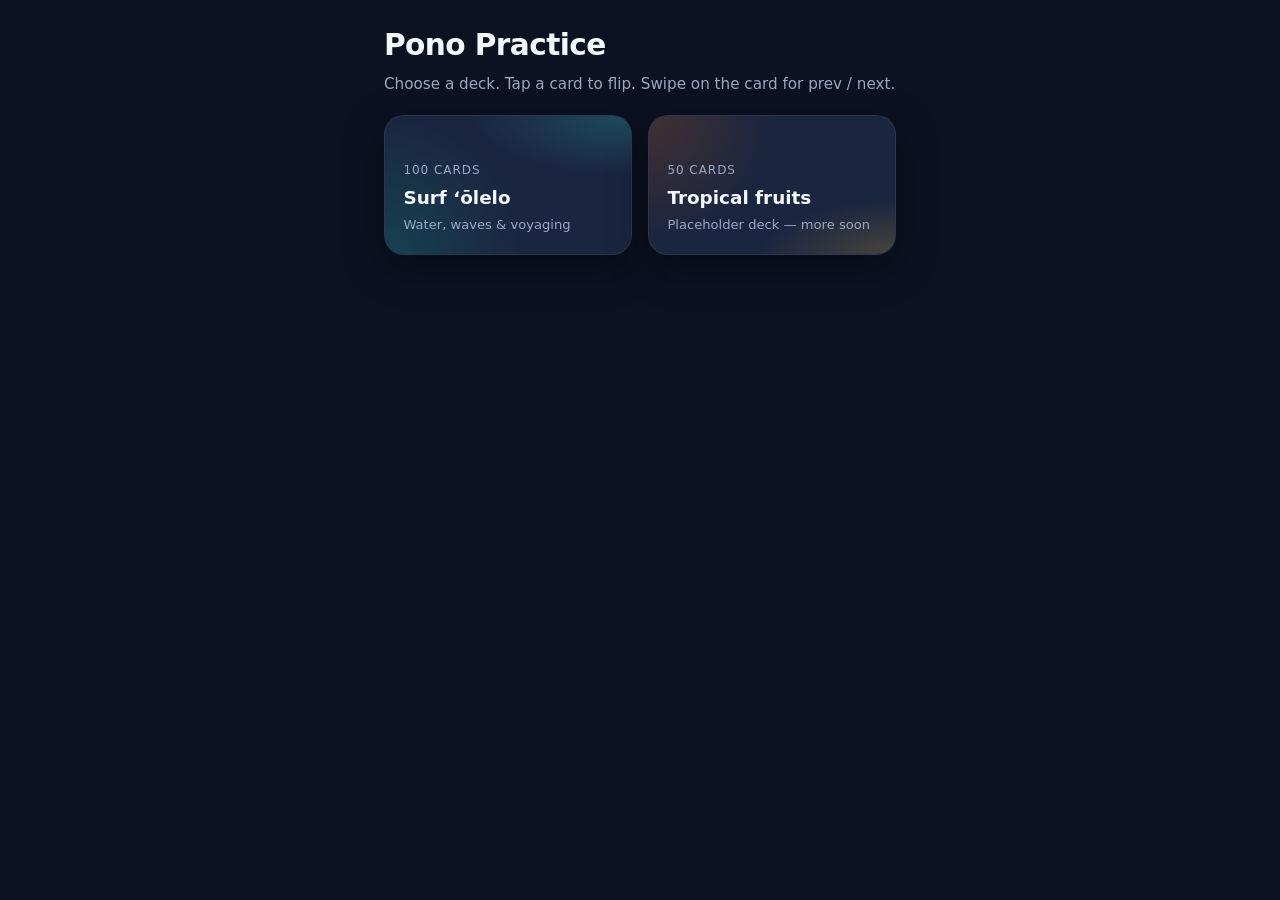
==== index.html @ f91723ae "Create mobile-first flashcard web app with two study decks. Adds a landing page with deck cards and " ====
<!DOCTYPE html>
<html lang="en">
  <head>
    <meta charset="UTF-8" />
    <meta
      name="viewport"
      content="width=device-width, initial-scale=1, viewport-fit=cover, maximum-scale=5"
    />
    <meta name="theme-color" content="#0c1222" />
    <meta name="apple-mobile-web-app-capable" content="yes" />
    <meta name="apple-mobile-web-app-status-bar-style" content="black-translucent" />
    <title>Pono Practice — Flashcards</title>
    <link rel="stylesheet" href="css/styles.css" />
  </head>
  <body>
    <div class="app">
      <div id="screen-landing" class="screen is-active" data-screen="landing">
        <header class="landing-header">
          <h1>Pono Practice</h1>
          <p>Choose a deck. Tap a card to flip. Swipe on the card for prev / next.</p>
        </header>
        <div id="deck-grid" class="deck-grid" role="list"></div>
      </div>

      <div id="screen-study" class="screen" data-screen="study">
        <div class="study-top">
          <button
            type="button"
            id="back-btn"
            class="back-btn"
            aria-label="Back to decks"
          >
            ←
          </button>
          <div class="study-meta">
            <h2 id="study-title">Deck</h2>
            <div class="progress-line" aria-hidden="true">
              <div id="progress-fill" class="progress-line__fill" style="width: 0%"></div>
            </div>
            <p id="study-counter" class="counter">Card 0 of 0</p>
          </div>
        </div>

        <div class="card-stage">
          <p class="flip-hint">Tap card to show meaning · swipe ← → to navigate</p>
          <div class="flashcard-wrap">
            <button
              type="button"
              id="flashcard"
              class="flashcard"
              aria-pressed="false"
              aria-label="Flashcard. Tap to flip."
            >
              <div id="flashcard-inner" class="flashcard-inner">
                <div class="flashcard-face flashcard-face--front">
                  <span class="flashcard-label">Hawaiian</span>
                  <span id="face-front-text" class="flashcard-text"></span>
                </div>
                <div class="flashcard-face flashcard-face--back">
                  <span class="flashcard-label">English</span>
                  <span id="face-back-text" class="flashcard-text"></span>
                </div>
              </div>
            </button>
          </div>
        </div>

        <div class="study-controls">
          <button type="button" id="prev-btn" class="ctrl-btn" disabled>
            Previous
          </button>
          <button type="button" id="next-btn" class="ctrl-btn ctrl-btn--primary">
            Next
          </button>
        </div>
      </div>

      <div id="screen-finish" class="screen" data-screen="finish">
        <div class="finish-panel">
          <h2>Nice work!</h2>
          <p id="finish-msg">You finished the deck.</p>
          <button type="button" id="restart-btn" class="ctrl-btn ctrl-btn--primary">
            Study again
          </button>
          <button type="button" id="home-btn" class="ctrl-btn">All decks</button>
        </div>
      </div>
    </div>

    <script src="js/data.js"></script>
    <script src="js/app.js"></script>
  </body>
</html>
---- css/styles.css ----
/* Mobile-first: iPhone safe areas, 44px+ touch targets, reduced motion */

:root {
  --bg: #0c1222;
  --bg-elevated: #141c32;
  --surface: #1a2540;
  --text: #f4f7fb;
  --text-muted: #9aa8c4;
  --accent-ocean: #2dd4bf;
  --accent-ocean-dim: #0f766e;
  --accent-fruit: #fbbf24;
  --accent-fruit-dim: #b45309;
  --border: rgba(255, 255, 255, 0.08);
  --shadow: 0 12px 40px rgba(0, 0, 0, 0.35);
  --radius: 20px;
  --radius-sm: 14px;
  --font: "Segoe UI", system-ui, -apple-system, BlinkMacSystemFont, "Helvetica Neue",
    sans-serif;
  --tap-size: min(48px, 12vw);
}

*,
*::before,
*::after {
  box-sizing: border-box;
}

html {
  -webkit-text-size-adjust: 100%;
  scroll-behavior: smooth;
}

body {
  margin: 0;
  min-height: 100dvh;
  min-height: -webkit-fill-available;
  font-family: var(--font);
  background: var(--bg);
  color: var(--text);
  line-height: 1.45;
  -webkit-font-smoothing: antialiased;
  /* iOS safe areas */
  padding-top: env(safe-area-inset-top, 0);
  padding-bottom: env(safe-area-inset-bottom, 0);
  padding-left: env(safe-area-inset-left, 0);
  padding-right: env(safe-area-inset-right, 0);
}

.app {
  max-width: 480px;
  margin: 0 auto;
  min-height: 100dvh;
  padding: 1rem 1.25rem 1.5rem;
  display: flex;
  flex-direction: column;
}

@media (min-width: 768px) {
  .app {
    max-width: 560px;
    padding: 1.5rem 1.5rem 2rem;
  }
}

/* ——— Landing ——— */

.landing-header {
  margin-bottom: 1.25rem;
}

.landing-header h1 {
  font-size: clamp(1.5rem, 5.5vw, 1.85rem);
  font-weight: 700;
  letter-spacing: -0.02em;
  margin: 0 0 0.35rem;
}

.landing-header p {
  margin: 0;
  color: var(--text-muted);
  font-size: 0.95rem;
}

.deck-grid {
  display: grid;
  gap: 1rem;
  grid-template-columns: 1fr;
}

@media (min-width: 420px) and (min-height: 600px) {
  .deck-grid {
    grid-template-columns: 1fr 1fr;
  }
}

.deck-tile {
  position: relative;
  border: 1px solid var(--border);
  border-radius: var(--radius);
  padding: 1.25rem 1.15rem;
  min-height: 140px;
  text-align: left;
  cursor: pointer;
  -webkit-tap-highlight-color: transparent;
  touch-action: manipulation;
  background: var(--surface);
  box-shadow: var(--shadow);
  color: inherit;
  font: inherit;
  display: flex;
  flex-direction: column;
  justify-content: flex-end;
  overflow: hidden;
  transition: transform 0.15s ease, box-shadow 0.15s ease;
}

.deck-tile:active {
  transform: scale(0.98);
}

.deck-tile:focus-visible {
  outline: 3px solid var(--accent-ocean);
  outline-offset: 2px;
}

.deck-tile--ocean::before {
  content: "";
  position: absolute;
  inset: 0;
  background: radial-gradient(
 ellipse 120% 80% at 100% 0%,
      rgba(45, 212, 191, 0.22),
      transparent 55%
    ),
    radial-gradient(circle at 0% 100%, rgba(15, 118, 110, 0.35), transparent 50%);
  pointer-events: none;
}

.deck-tile--fruit::before {
  content: "";
  position: absolute;
  inset: 0;
  background: radial-gradient(
      ellipse 100% 70% at 100% 100%,
      rgba(251, 191, 36, 0.2),
      transparent 55%
    ),
    radial-gradient(circle at 0% 0%, rgba(180, 83, 9, 0.25), transparent 45%);
  pointer-events: none;
}

.deck-tile__count {
  position: relative;
  font-size: 0.75rem;
  text-transform: uppercase;
  letter-spacing: 0.08em;
  color: var(--text-muted);
  margin-bottom: 0.35rem;
}

.deck-tile__title {
  position: relative;
  font-size: 1.15rem;
  font-weight: 700;
  margin: 0 0 0.25rem;
}

.deck-tile__subtitle {
  position: relative;
  font-size: 0.82rem;
  color: var(--text-muted);
  margin: 0;
  line-height: 1.35;
}

/* ——— Study view ——— */

.study-top {
  display: flex;
  align-items: center;
  gap: 0.75rem;
  margin-bottom: 1rem;
  flex-shrink: 0;
}

.back-btn {
  flex-shrink: 0;
  width: var(--tap-size);
  height: var(--tap-size);
  min-width: var(--tap-size);
  min-height: var(--tap-size);
  border-radius: var(--radius-sm);
  border: 1px solid var(--border);
  background: var(--bg-elevated);
  color: var(--text);
  display: inline-flex;
  align-items: center;
  justify-content: center;
  cursor: pointer;
  -webkit-tap-highlight-color: transparent;
  touch-action: manipulation;
  font-size: 1.25rem;
  line-height: 1;
  padding: 0;
}

.back-btn:active {
  opacity: 0.85;
}

.back-btn:focus-visible {
  outline: 3px solid var(--accent-ocean);
  outline-offset: 2px;
}

.study-meta {
  flex: 1;
  min-width: 0;
}

.study-meta h2 {
  margin: 0;
  font-size: 1rem;
  font-weight: 600;
  white-space: nowrap;
  overflow: hidden;
  text-overflow: ellipsis;
}

.progress-line {
  margin: 0.35rem 0 0;
  height: 4px;
  border-radius: 2px;
  background: var(--border);
  overflow: hidden;
}

.progress-line__fill {
  height: 100%;
  background: linear-gradient(90deg, var(--accent-ocean-dim), var(--accent-ocean));
  border-radius: 2px;
  transition: width 0.2s ease;
}

.study-meta .counter {
  margin: 0.25rem 0 0;
  font-size: 0.8rem;
  color: var(--text-muted);
}

.card-stage {
  flex: 1;
  display: flex;
  flex-direction: column;
  justify-content: center;
  min-height: 0;
  padding: 0.25rem 0 0.5rem;
  touch-action: pan-y pinch-zoom;
}

.flip-hint {
  text-align: center;
  font-size: 0.78rem;
  color: var(--text-muted);
  margin: 0 0 0.65rem;
  flex-shrink: 0;
}

.flashcard-wrap {
  perspective: 1200px;
  width: 100%;
  max-width: 100%;
  margin: 0 auto;
  flex: 1;
  display: flex;
  align-items: stretch;
  min-height: min(52vh, 380px);
}

.flashcard {
  position: relative;
  width: 100%;
  min-height: min(52vh, 380px);
  cursor: pointer;
  -webkit-tap-highlight-color: transparent;
  touch-action: manipulation;
  border: none;
  background: transparent;
  padding: 0;
  font: inherit;
  color: inherit;
  border-radius: var(--radius);
}

.flashcard:focus-visible {
  outline: 3px solid var(--accent-ocean);
  outline-offset: 4px;
}

.flashcard-inner {
  position: relative;
  width: 100%;
  height: 100%;
  min-height: min(52vh, 380px);
  transition: transform 0.55s cubic-bezier(0.4, 0, 0.2, 1);
  transform-style: preserve-3d;
  border-radius: var(--radius);
}

.flashcard.is-flipped .flashcard-inner {
  transform: rotateY(180deg);
}

.flashcard-face {
  position: absolute;
  inset: 0;
  backface-visibility: hidden;
  -webkit-backface-visibility: hidden;
  border-radius: var(--radius);
  border: 1px solid var(--border);
  background: var(--surface);
  box-shadow: var(--shadow);
  display: flex;
  align-items: center;
  justify-content: center;
  padding: 1.5rem 1.25rem;
  overflow: auto;
  -webkit-overflow-scrolling: touch;
}

.flashcard-face--back {
  transform: rotateY(180deg);
}

.flashcard-label {
  position: absolute;
  top: 0.85rem;
  left: 1rem;
  font-size: 0.68rem;
  text-transform: uppercase;
  letter-spacing: 0.1em;
  color: var(--text-muted);
}

.flashcard-text {
  font-size: clamp(1.35rem, 5.5vw, 1.75rem);
  font-weight: 600;
  text-align: center;
  line-height: 1.35;
  word-break: break-word;
  hyphens: auto;
}

.flashcard-face--back .flashcard-text {
  font-size: clamp(1rem, 4vw, 1.2rem);
  font-weight: 500;
  color: var(--text-muted);
}

.study-controls {
  display: flex;
  gap: 0.75rem;
  align-items: stretch;
  margin-top: 1rem;
  flex-shrink: 0;
  padding-bottom: env(safe-area-inset-bottom, 0);
}

.ctrl-btn {
  flex: 1;
  min-height: var(--tap-size);
  padding: 0.85rem 1rem;
  border-radius: var(--radius-sm);
  border: 1px solid var(--border);
  background: var(--bg-elevated);
  color: var(--text);
  font-size: 0.95rem;
  font-weight: 600;
  cursor: pointer;
  -webkit-tap-highlight-color: transparent;
  touch-action: manipulation;
}

.ctrl-btn:active {
  opacity: 0.88;
}

.ctrl-btn:disabled {
  opacity: 0.4;
  cursor: not-allowed;
}

.ctrl-btn--primary {
  background: linear-gradient(135deg, var(--accent-ocean-dim), #134e4a);
  border-color: rgba(45, 212, 191, 0.35);
}

.ctrl-btn:focus-visible {
  outline: 3px solid var(--accent-ocean);
  outline-offset: 2px;
}

.screen {
  display: none;
  flex-direction: column;
  flex: 1;
  min-height: 0;
}

.screen.is-active {
  display: flex;
}

.finish-panel {
  text-align: center;
  padding: 2rem 1rem;
  flex: 1;
  display: flex;
  flex-direction: column;
  justify-content: center;
  align-items: center;
  gap: 1rem;
}

.finish-panel h2 {
  margin: 0;
  font-size: 1.35rem;
}

.finish-panel p {
  margin: 0;
  color: var(--text-muted);
  max-width: 280px;
}

@media (prefers-reduced-motion: reduce) {
  .flashcard-inner {
    transition: none;
  }
  .deck-tile {
    transition: none;
  }
  .progress-line__fill {
    transition: none;
  }
}

.visually-hidden {
  position: absolute;
  width: 1px;
  height: 1px;
  padding: 0;
  margin: -1px;
  overflow: hidden;
  clip: rect(0, 0, 0, 0);
  white-space: nowrap;
  border: 0;
}
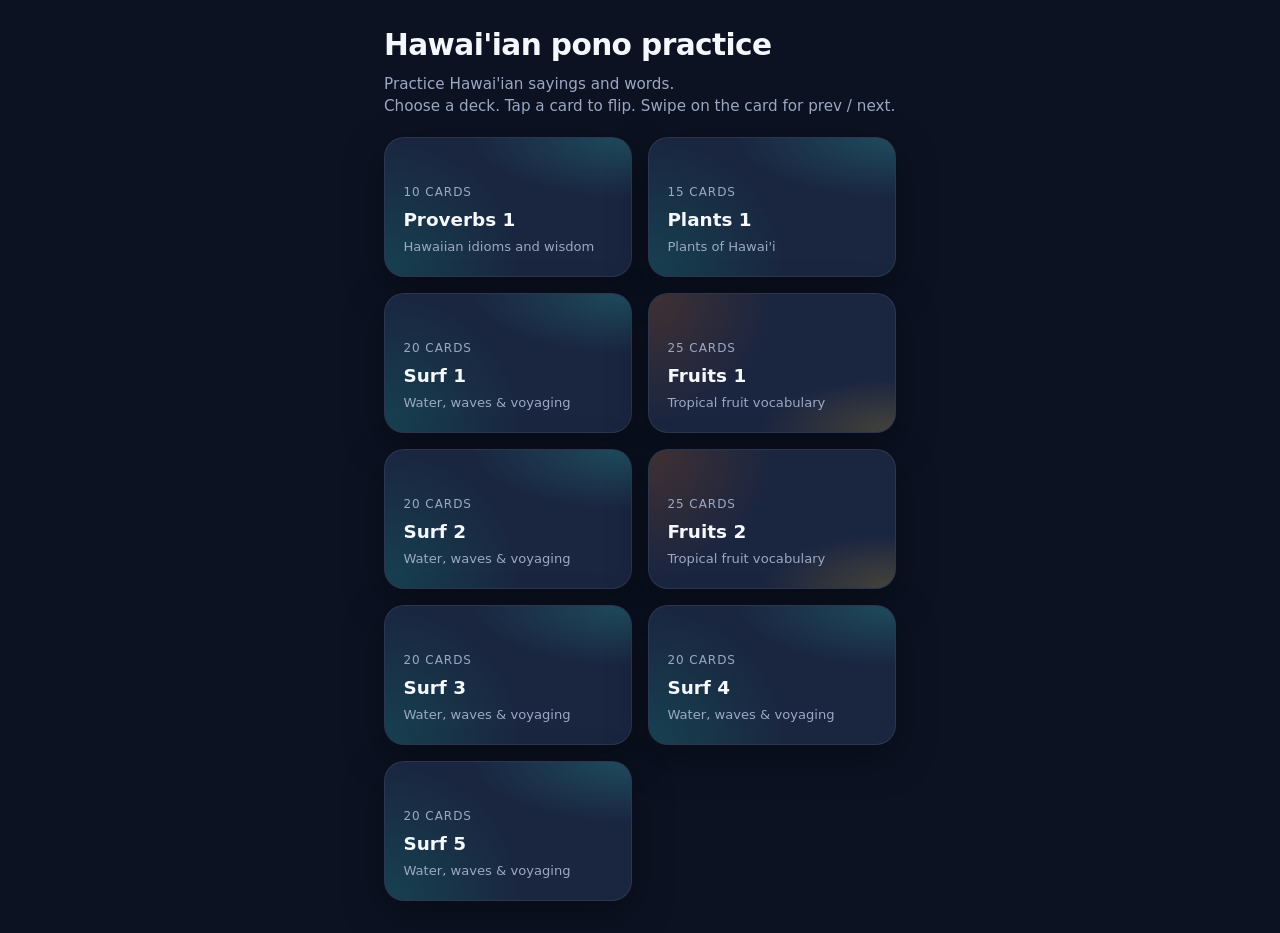
==== commit 2d190ced: "Expand and reorder flashcard decks for staged learning. Updates landing copy, splits Surf and Fruits" ====
--- a/index.html
+++ b/index.html
@@ -16,8 +16,11 @@
     <div class="app">
       <div id="screen-landing" class="screen is-active" data-screen="landing">
         <header class="landing-header">
-          <h1>Pono Practice</h1>
-          <p>Choose a deck. Tap a card to flip. Swipe on the card for prev / next.</p>
+          <h1>Hawai'ian pono practice</h1>
+          <p>
+            Practice Hawai'ian sayings and words.<br />Choose a deck. Tap a card to flip. Swipe
+            on the card for prev / next.
+          </p>
         </header>
         <div id="deck-grid" class="deck-grid" role="list"></div>
       </div>
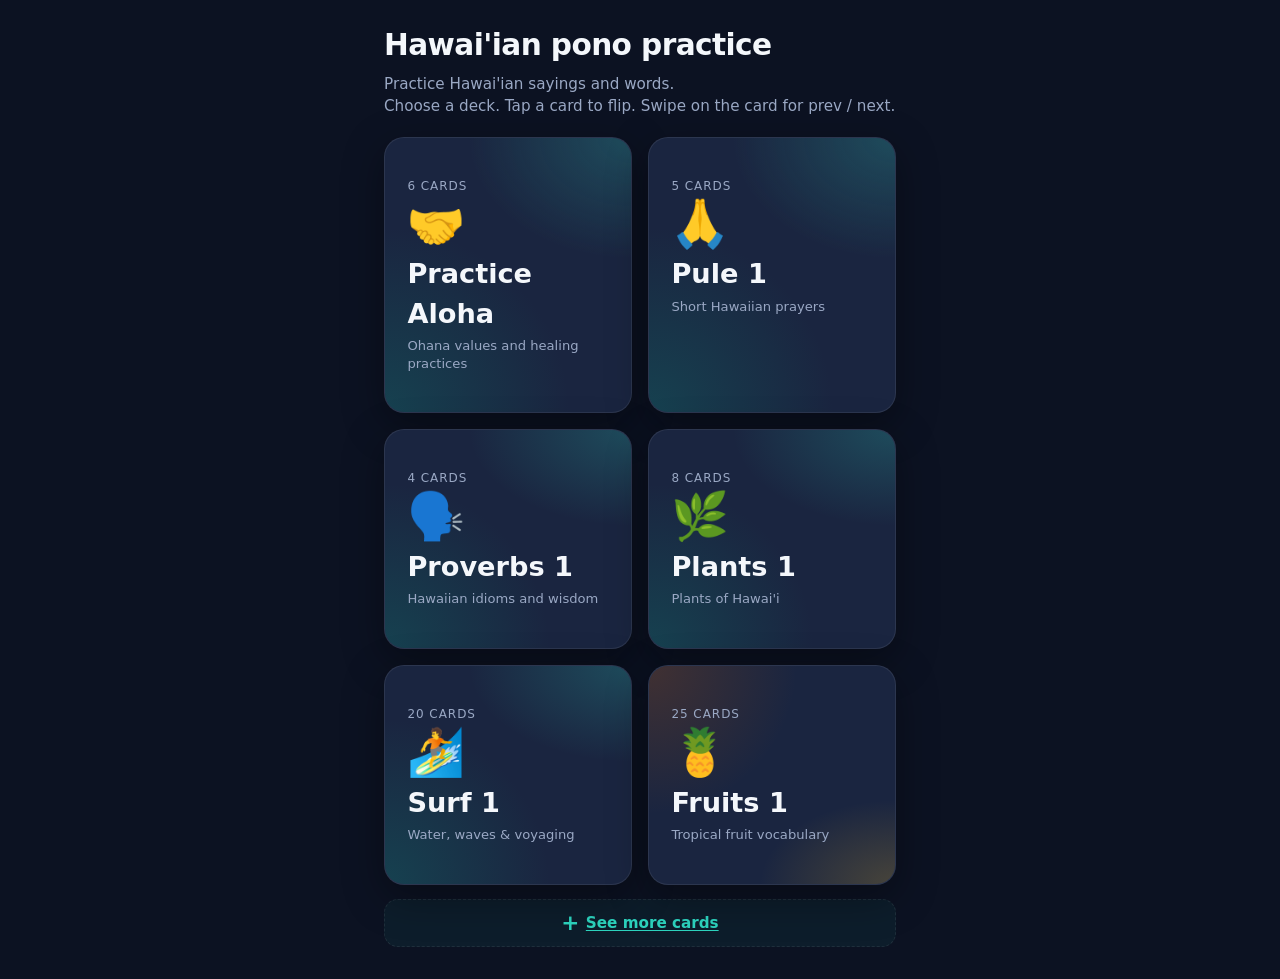
==== commit 53bc9886: "Add Pule deck, collapsible deck list, and UI/content updates. Introduce Pule 1 cards and deck orderi" ====
--- a/index.html
+++ b/index.html
@@ -23,6 +23,18 @@
           </p>
         </header>
         <div id="deck-grid" class="deck-grid" role="list"></div>
+        <button
+          type="button"
+          id="deck-see-more"
+          class="deck-see-more"
+          hidden
+          aria-expanded="false"
+          aria-controls="deck-grid-extra"
+        >
+          <span class="deck-see-more__icon" aria-hidden="true">+</span>
+          <span class="deck-see-more__label">See more cards</span>
+        </button>
+        <div id="deck-grid-extra" class="deck-grid deck-grid--extra" role="list" hidden></div>
       </div>
 
       <div id="screen-study" class="screen" data-screen="study">
--- a/css/styles.css
+++ b/css/styles.css
@@ -93,11 +93,72 @@
   }
 }
 
+.deck-see-more {
+  display: flex;
+  align-items: center;
+  justify-content: center;
+  gap: 0.4rem;
+  width: 100%;
+  margin: 0.85rem 0 0;
+  min-height: var(--tap-size);
+  padding: 0.65rem 1rem;
+  border: 1px dashed var(--border);
+  border-radius: var(--radius-sm);
+  background: rgba(45, 212, 191, 0.06);
+  color: var(--accent-ocean);
+  font: inherit;
+  font-size: 0.95rem;
+  font-weight: 600;
+  cursor: pointer;
+  -webkit-tap-highlight-color: transparent;
+  touch-action: manipulation;
+  transition: background 0.15s ease, border-color 0.15s ease;
+}
+
+.deck-see-more:hover {
+  background: rgba(45, 212, 191, 0.1);
+  border-color: rgba(45, 212, 191, 0.35);
+}
+
+.deck-see-more:active {
+  opacity: 0.92;
+}
+
+.deck-see-more:focus-visible {
+  outline: 3px solid var(--accent-ocean);
+  outline-offset: 2px;
+}
+
+.deck-see-more__icon {
+  font-size: 1.35rem;
+  font-weight: 700;
+  line-height: 1;
+}
+
+.deck-see-more__label {
+  text-decoration: underline;
+  text-underline-offset: 0.15em;
+}
+
+.deck-grid--extra {
+  margin-top: 0.85rem;
+}
+
+/* Ensure [hidden] wins over .deck-grid { display: grid } so extra decks stay collapsed until toggled */
+#deck-grid-extra[hidden] {
+  display: none !important;
+  margin: 0 !important;
+  padding: 0;
+  min-height: 0;
+  overflow: hidden;
+  pointer-events: none;
+}
+
 .deck-tile {
   position: relative;
   border: 1px solid var(--border);
   border-radius: var(--radius);
-  padding: 1.25rem 1.15rem;
+  padding: calc(1.25rem + 20px) calc(1.15rem + 4px);
   min-height: 140px;
   text-align: left;
   cursor: pointer;
@@ -109,7 +170,7 @@
   font: inherit;
   display: flex;
   flex-direction: column;
-  justify-content: flex-end;
+  justify-content: flex-start;
   overflow: hidden;
   transition: transform 0.15s ease, box-shadow 0.15s ease;
 }
@@ -158,9 +219,17 @@
   margin-bottom: 0.35rem;
 }
 
+.deck-tile__emoji {
+  position: relative;
+  display: block;
+  font-size: 2.9rem;
+  line-height: 1;
+  margin-bottom: 0.45rem;
+}
+
 .deck-tile__title {
   position: relative;
-  font-size: 1.15rem;
+  font-size: clamp(1.4rem, 5.6vw, 1.7rem);
   font-weight: 700;
   margin: 0 0 0.25rem;
 }
@@ -323,7 +392,7 @@
   display: flex;
   align-items: center;
   justify-content: center;
-  padding: 1.5rem 1.25rem;
+  padding: 1.5rem calc(3.75rem + 4px);
   overflow: auto;
   -webkit-overflow-scrolling: touch;
 }
@@ -343,18 +412,42 @@
 }
 
 .flashcard-text {
-  font-size: clamp(1.35rem, 5.5vw, 1.75rem);
+  font-size: clamp(2.4rem, 10.5vw, 3.2rem);
   font-weight: 600;
   text-align: center;
-  line-height: 1.35;
+  line-height: 1.25;
   word-break: break-word;
   hyphens: auto;
 }
 
 .flashcard-face--back .flashcard-text {
-  font-size: clamp(1rem, 4vw, 1.2rem);
+  font-size: clamp(1.8rem, 8vw, 2.3rem);
   font-weight: 500;
   color: var(--text-muted);
+}
+
+.flashcard-face--back .flashcard-text--has-sub {
+  font-size: unset;
+  display: flex;
+  flex-direction: column;
+  align-items: center;
+  gap: 0.65rem;
+}
+
+.flashcard-face--back .flashcard-text__main {
+  font-size: clamp(1.8rem, 8vw, 2.3rem);
+  font-weight: 500;
+  color: var(--text-muted);
+}
+
+.flashcard-face--back .flashcard-text__sub {
+  font-size: clamp(0.95rem, 3.4vw, 1.2rem);
+  font-weight: 400;
+  font-style: italic;
+  font-family: Georgia, "Times New Roman", ui-serif, serif;
+  color: rgba(154, 168, 196, 0.88);
+  line-height: 1.45;
+  max-width: 32ch;
 }
 
 .study-controls {
@@ -440,6 +533,9 @@
   .deck-tile {
     transition: none;
   }
+  .deck-see-more {
+    transition: none;
+  }
   .progress-line__fill {
     transition: none;
   }
